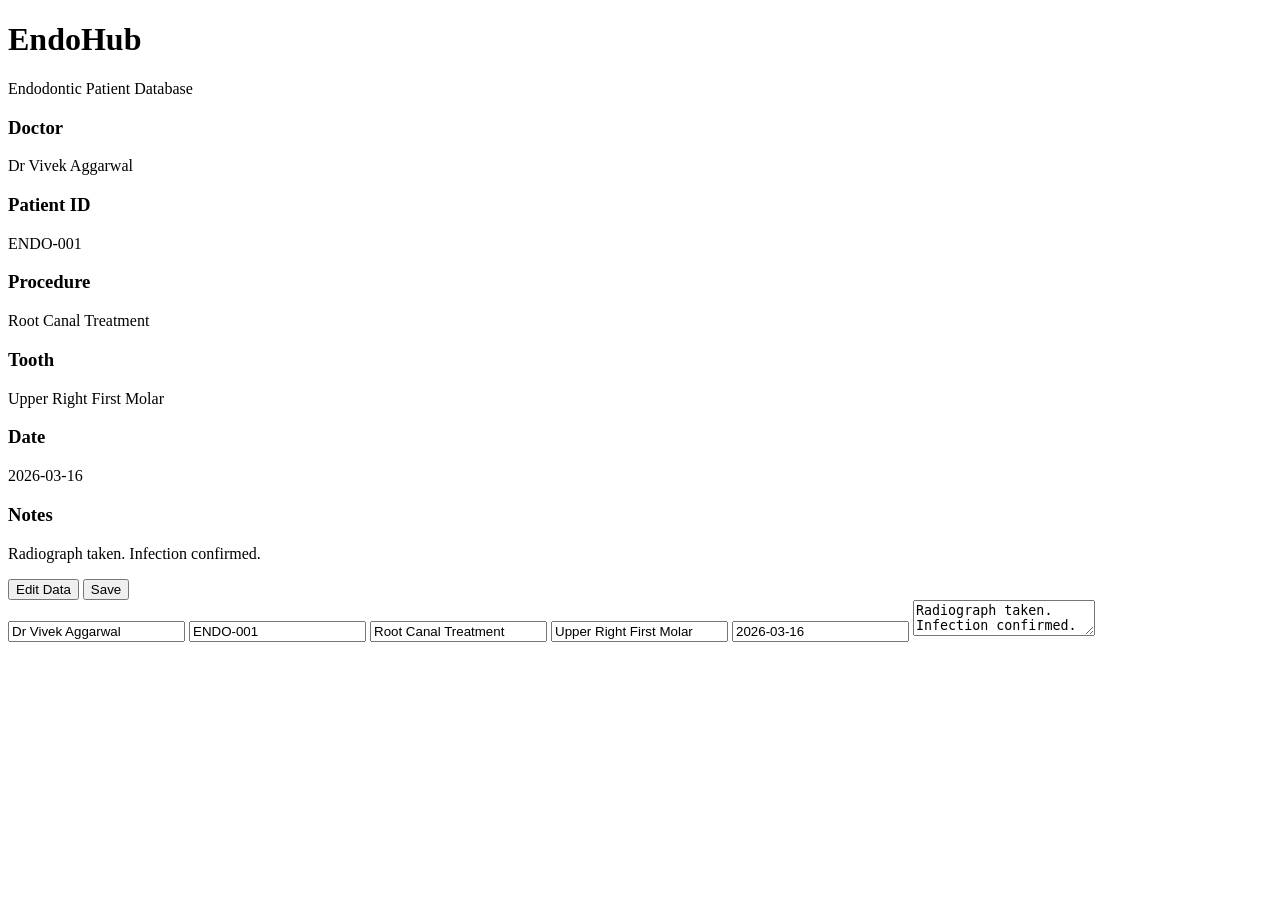
==== index.html @ dab01bf9 "Create index.html" ====
<!DOCTYPE html>
<html lang="en">
<head>
<meta charset="UTF-8">
<meta name="viewport" content="width=device-width, initial-scale=1.0">
<title>EndoHub</title>
<link rel="stylesheet" href="style.css">
</head>

<body>

<div class="container">

<header>
<h1>EndoHub</h1>
<p>Endodontic Patient Database</p>
</header>

<section class="display" id="display">

<div class="card">
<h3>Doctor</h3>
<p id="name">Dr Vivek Aggarwal</p>
</div>

<div class="card">
<h3>Patient ID</h3>
<p id="id">ENDO-001</p>
</div>

<div class="card">
<h3>Procedure</h3>
<p id="procedure">Root Canal Treatment</p>
</div>

<div class="card">
<h3>Tooth</h3>
<p id="tooth">Upper Right First Molar</p>
</div>

<div class="card">
<h3>Date</h3>
<p id="date">2026-03-16</p>
</div>

<div class="card">
<h3>Notes</h3>
<p id="notes">Radiograph taken. Infection confirmed.</p>
</div>

</section>

<div class="buttons">
<button onclick="showForm()">Edit Data</button>
<button onclick="saveData()">Save</button>
</div>

<form id="form">

<input id="f_name" placeholder="Doctor Name" value="Dr Vivek Aggarwal">
<input id="f_id" placeholder="Patient ID" value="ENDO-001">
<input id="f_procedure" placeholder="Procedure" value="Root Canal Treatment">
<input id="f_tooth" placeholder="Tooth" value="Upper Right First Molar">
<input id="f_date" placeholder="Date" value="2026-03-16">

<textarea id="f_notes">Radiograph taken. Infection confirmed.</textarea>

</form>

</div>

<script src="script.js"></script>

</body>
</html>
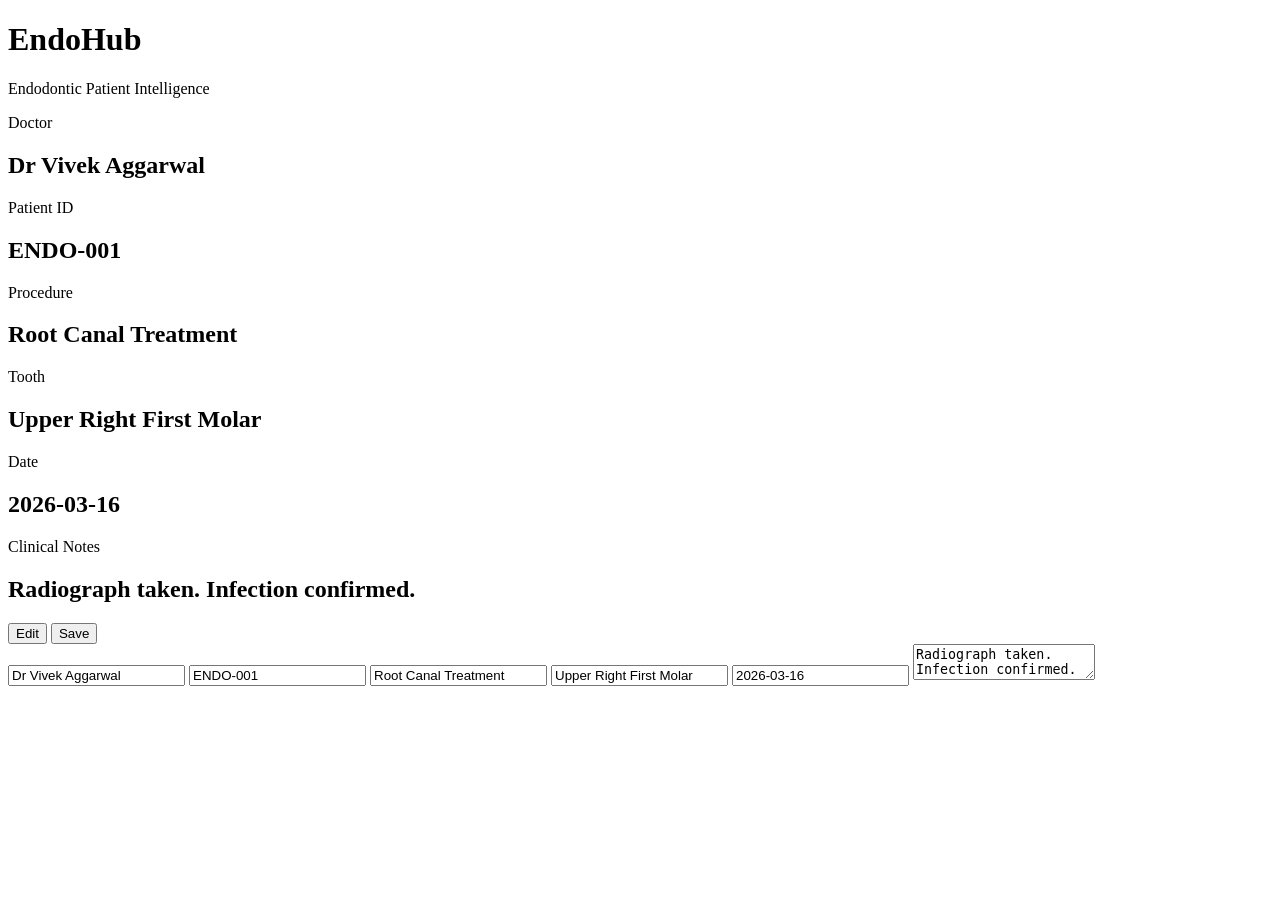
==== commit 8f8140f6: "Update index.html" ====
--- a/index.html
+++ b/index.html
@@ -4,64 +4,66 @@
 <meta charset="UTF-8">
 <meta name="viewport" content="width=device-width, initial-scale=1.0">
 <title>EndoHub</title>
+
 <link rel="stylesheet" href="style.css">
+<link href="https://fonts.googleapis.com/css2?family=Inter:wght@300;400;600&display=swap" rel="stylesheet">
 </head>
 
 <body>
 
-<div class="container">
+<div class="app">
 
 <header>
 <h1>EndoHub</h1>
-<p>Endodontic Patient Database</p>
+<p>Endodontic Patient Intelligence</p>
 </header>
 
-<section class="display" id="display">
+<section class="cards">
 
 <div class="card">
-<h3>Doctor</h3>
-<p id="name">Dr Vivek Aggarwal</p>
+<span>Doctor</span>
+<h2 id="name">Dr Vivek Aggarwal</h2>
 </div>
 
 <div class="card">
-<h3>Patient ID</h3>
-<p id="id">ENDO-001</p>
+<span>Patient ID</span>
+<h2 id="id">ENDO-001</h2>
 </div>
 
 <div class="card">
-<h3>Procedure</h3>
-<p id="procedure">Root Canal Treatment</p>
+<span>Procedure</span>
+<h2 id="procedure">Root Canal Treatment</h2>
 </div>
 
 <div class="card">
-<h3>Tooth</h3>
-<p id="tooth">Upper Right First Molar</p>
+<span>Tooth</span>
+<h2 id="tooth">Upper Right First Molar</h2>
 </div>
 
 <div class="card">
-<h3>Date</h3>
-<p id="date">2026-03-16</p>
+<span>Date</span>
+<h2 id="date">2026-03-16</h2>
 </div>
 
-<div class="card">
-<h3>Notes</h3>
-<p id="notes">Radiograph taken. Infection confirmed.</p>
+<div class="card wide">
+<span>Clinical Notes</span>
+<h2 id="notes">Radiograph taken. Infection confirmed.</h2>
 </div>
 
 </section>
 
-<div class="buttons">
-<button onclick="showForm()">Edit Data</button>
-<button onclick="saveData()">Save</button>
+<div class="controls">
+<button class="btn" onclick="toggleForm()">Edit</button>
+<button class="btn primary" onclick="saveData()">Save</button>
 </div>
 
 <form id="form">
 
-<input id="f_name" placeholder="Doctor Name" value="Dr Vivek Aggarwal">
-<input id="f_id" placeholder="Patient ID" value="ENDO-001">
-<input id="f_procedure" placeholder="Procedure" value="Root Canal Treatment">
-<input id="f_tooth" placeholder="Tooth" value="Upper Right First Molar">
-<input id="f_date" placeholder="Date" value="2026-03-16">
+<input id="f_name" value="Dr Vivek Aggarwal">
+<input id="f_id" value="ENDO-001">
+<input id="f_procedure" value="Root Canal Treatment">
+<input id="f_tooth" value="Upper Right First Molar">
+<input id="f_date" value="2026-03-16">
 
 <textarea id="f_notes">Radiograph taken. Infection confirmed.</textarea>
 
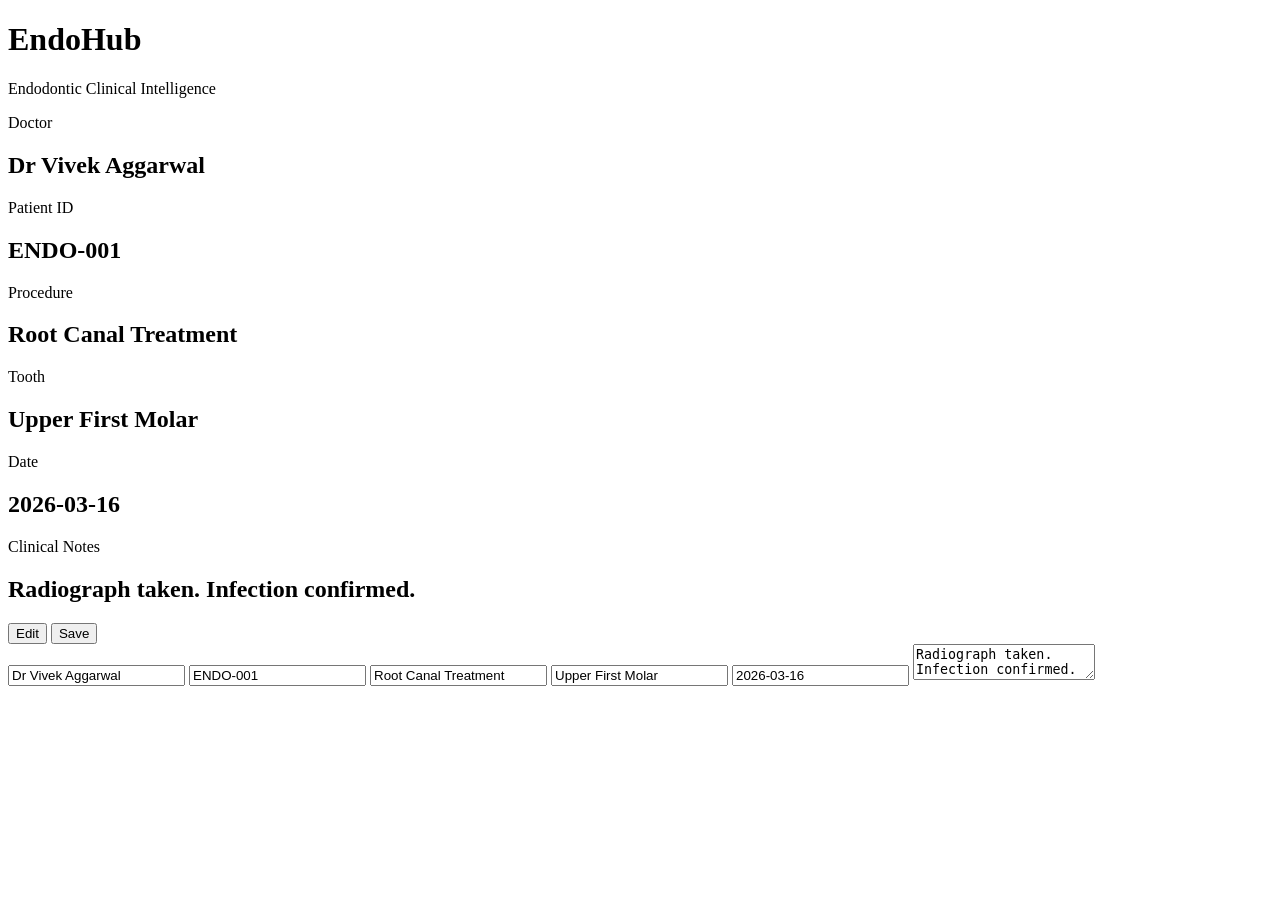
==== commit f9afca53: "Update index.html" ====
--- a/index.html
+++ b/index.html
@@ -1,60 +1,72 @@
 <!DOCTYPE html>
 <html lang="en">
 <head>
+
 <meta charset="UTF-8">
-<meta name="viewport" content="width=device-width, initial-scale=1.0">
+<meta name="viewport" content="width=device-width,initial-scale=1.0">
+
 <title>EndoHub</title>
 
 <link rel="stylesheet" href="style.css">
+
 <link href="https://fonts.googleapis.com/css2?family=Inter:wght@300;400;600&display=swap" rel="stylesheet">
+
 </head>
 
 <body>
 
-<div class="app">
+<div class="bgGlow"></div>
+
+<div class="container">
 
 <header>
+
 <h1>EndoHub</h1>
-<p>Endodontic Patient Intelligence</p>
+<p>Endodontic Clinical Intelligence</p>
+
 </header>
 
-<section class="cards">
 
-<div class="card">
-<span>Doctor</span>
+<section class="grid">
+
+<div class="panel">
+<label>Doctor</label>
 <h2 id="name">Dr Vivek Aggarwal</h2>
 </div>
 
-<div class="card">
-<span>Patient ID</span>
+<div class="panel">
+<label>Patient ID</label>
 <h2 id="id">ENDO-001</h2>
 </div>
 
-<div class="card">
-<span>Procedure</span>
+<div class="panel">
+<label>Procedure</label>
 <h2 id="procedure">Root Canal Treatment</h2>
 </div>
 
-<div class="card">
-<span>Tooth</span>
-<h2 id="tooth">Upper Right First Molar</h2>
+<div class="panel">
+<label>Tooth</label>
+<h2 id="tooth">Upper First Molar</h2>
 </div>
 
-<div class="card">
-<span>Date</span>
+<div class="panel">
+<label>Date</label>
 <h2 id="date">2026-03-16</h2>
 </div>
 
-<div class="card wide">
-<span>Clinical Notes</span>
+<div class="panel wide">
+<label>Clinical Notes</label>
 <h2 id="notes">Radiograph taken. Infection confirmed.</h2>
 </div>
 
 </section>
 
-<div class="controls">
+<div class="buttons">
+
 <button class="btn" onclick="toggleForm()">Edit</button>
+
 <button class="btn primary" onclick="saveData()">Save</button>
+
 </div>
 
 <form id="form">
@@ -62,7 +74,7 @@
 <input id="f_name" value="Dr Vivek Aggarwal">
 <input id="f_id" value="ENDO-001">
 <input id="f_procedure" value="Root Canal Treatment">
-<input id="f_tooth" value="Upper Right First Molar">
+<input id="f_tooth" value="Upper First Molar">
 <input id="f_date" value="2026-03-16">
 
 <textarea id="f_notes">Radiograph taken. Infection confirmed.</textarea>
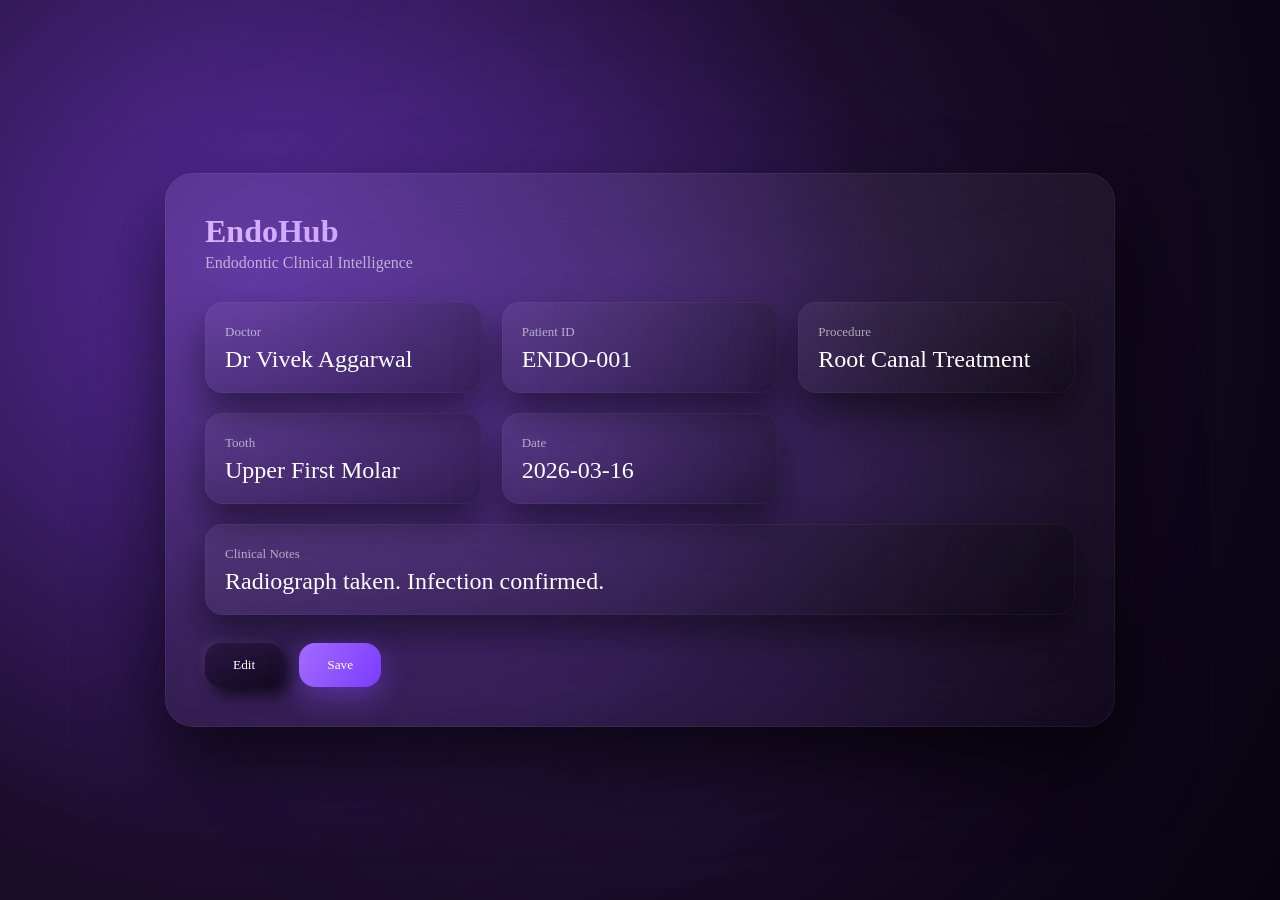
==== commit f8f763dc: "Update index.html" ====
--- a/index.html
+++ b/index.html
@@ -83,7 +83,5 @@
 
 </div>
 
-<script src="script.js"></script>
-
 </body>
 </html>
--- a/style.css
+++ b/style.css
@@ -0,0 +1,233 @@
+*{
+margin:0;
+padding:0;
+box-sizing:border-box;
+font-family:Inter;
+}
+
+body{
+
+height:100vh;
+display:flex;
+justify-content:center;
+align-items:center;
+
+background:
+radial-gradient(circle at 20% 30%,#5a2ca0 0%,#1b0d2b 50%,#07030f 100%);
+
+color:white;
+overflow:hidden;
+}
+
+.bgGlow{
+
+position:absolute;
+width:800px;
+height:800px;
+
+background:
+radial-gradient(circle,#8b4dff55,transparent 70%);
+
+filter:blur(120px);
+animation:move 14s infinite alternate ease-in-out;
+
+}
+
+@keyframes move{
+
+0%{transform:translate(-200px,-200px)}
+100%{transform:translate(200px,150px)}
+
+}
+
+.container{
+
+width:950px;
+
+padding:40px;
+
+border-radius:28px;
+
+background:
+linear-gradient(160deg,
+rgba(255,255,255,0.08),
+rgba(255,255,255,0.02));
+
+backdrop-filter:blur(25px);
+
+box-shadow:
+0 40px 80px rgba(0,0,0,.7),
+inset 0 0 0 1px rgba(255,255,255,.05);
+
+}
+
+header{
+
+margin-bottom:30px;
+
+}
+
+header h1{
+
+font-size:32px;
+font-weight:600;
+
+background:linear-gradient(90deg,#d7b4ff,#9f5cff);
+-webkit-background-clip:text;
+color:transparent;
+
+}
+
+header p{
+
+opacity:.6;
+margin-top:4px;
+
+}
+
+.grid{
+
+display:grid;
+grid-template-columns:repeat(3,1fr);
+gap:20px;
+
+}
+
+.panel{
+
+padding:20px;
+
+border-radius:18px;
+
+background:
+linear-gradient(150deg,
+rgba(255,255,255,0.05),
+rgba(0,0,0,0.35));
+
+box-shadow:
+0 20px 40px rgba(0,0,0,.5),
+inset 0 0 0 1px rgba(255,255,255,.04);
+
+transition:.25s;
+
+}
+
+.panel:hover{
+
+transform:translateY(-5px);
+box-shadow:
+0 30px 60px rgba(0,0,0,.8);
+
+}
+
+.panel label{
+
+font-size:13px;
+opacity:.6;
+
+}
+
+.panel h2{
+
+margin-top:6px;
+font-weight:500;
+
+}
+
+.wide{
+
+grid-column:span 3;
+
+}
+
+.buttons{
+
+margin-top:28px;
+display:flex;
+gap:16px;
+
+}
+
+.btn{
+
+padding:14px 28px;
+
+border:none;
+
+border-radius:16px;
+
+background:
+linear-gradient(160deg,#2a1744,#120920);
+
+color:white;
+
+font-weight:500;
+
+cursor:pointer;
+
+box-shadow:
+8px 8px 16px rgba(0,0,0,.7),
+-4px -4px 8px rgba(255,255,255,.05);
+
+transition:.15s;
+
+}
+
+.btn:hover{
+
+transform:translateY(-2px);
+
+}
+
+.btn:active{
+
+transform:translateY(3px);
+
+box-shadow:
+inset 6px 6px 12px rgba(0,0,0,.7),
+inset -3px -3px 6px rgba(255,255,255,.05);
+
+}
+
+.primary{
+
+background:
+linear-gradient(120deg,#a46bff,#7a3cff);
+
+box-shadow:
+0 10px 30px #8b4dff66;
+
+}
+
+form{
+
+margin-top:25px;
+
+display:none;
+
+grid-template-columns:1fr 1fr;
+
+gap:12px;
+
+}
+
+input,textarea{
+
+background:#140a24;
+
+border:none;
+
+padding:10px;
+
+border-radius:10px;
+
+color:white;
+
+}
+
+textarea{
+
+grid-column:span 2;
+height:80px;
+
+}
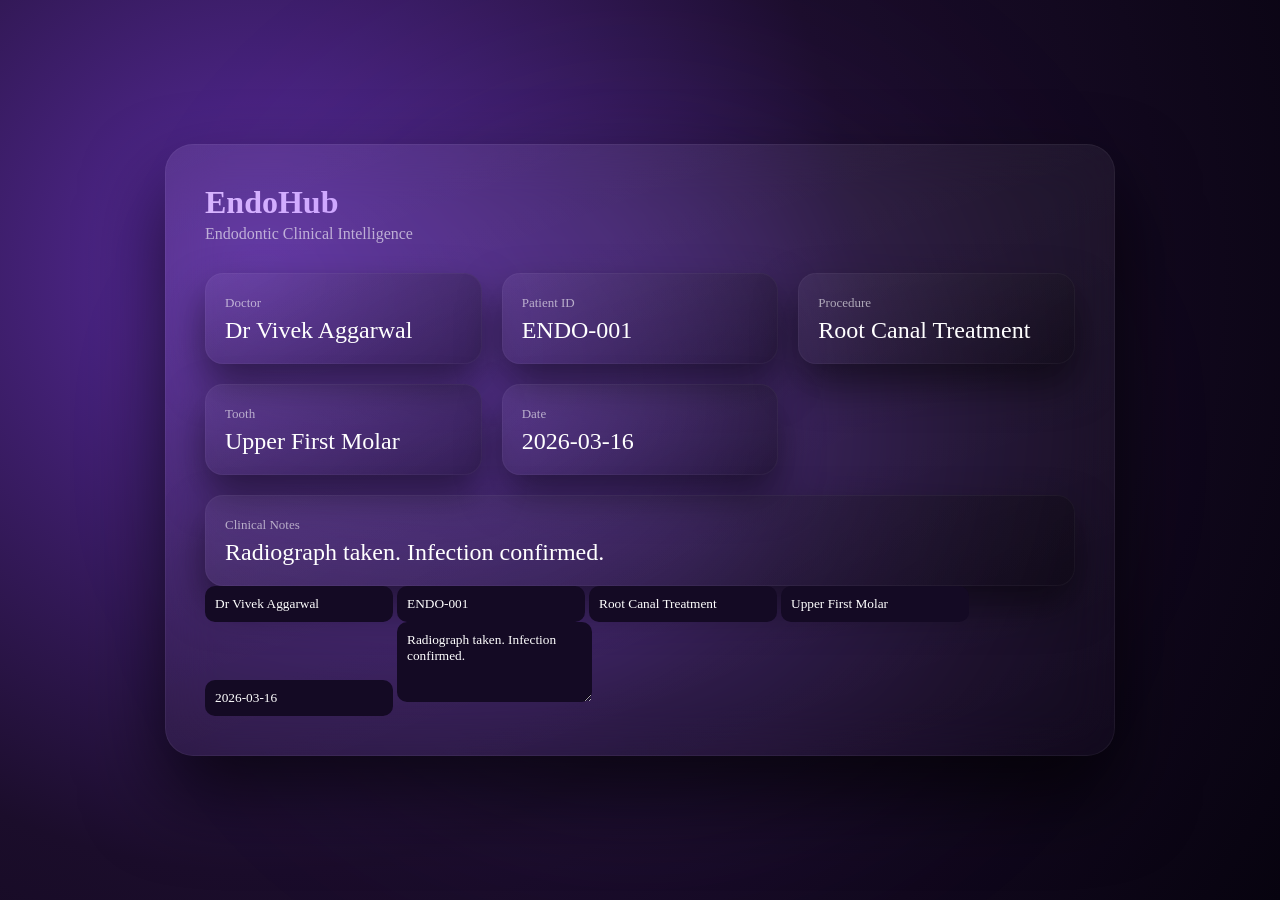
==== commit 4363f921: "Update index.html" ====
--- a/index.html
+++ b/index.html
@@ -61,16 +61,6 @@
 
 </section>
 
-<div class="buttons">
-
-<button class="btn" onclick="toggleForm()">Edit</button>
-
-<button class="btn primary" onclick="saveData()">Save</button>
-
-</div>
-
-<form id="form">
-
 <input id="f_name" value="Dr Vivek Aggarwal">
 <input id="f_id" value="ENDO-001">
 <input id="f_procedure" value="Root Canal Treatment">
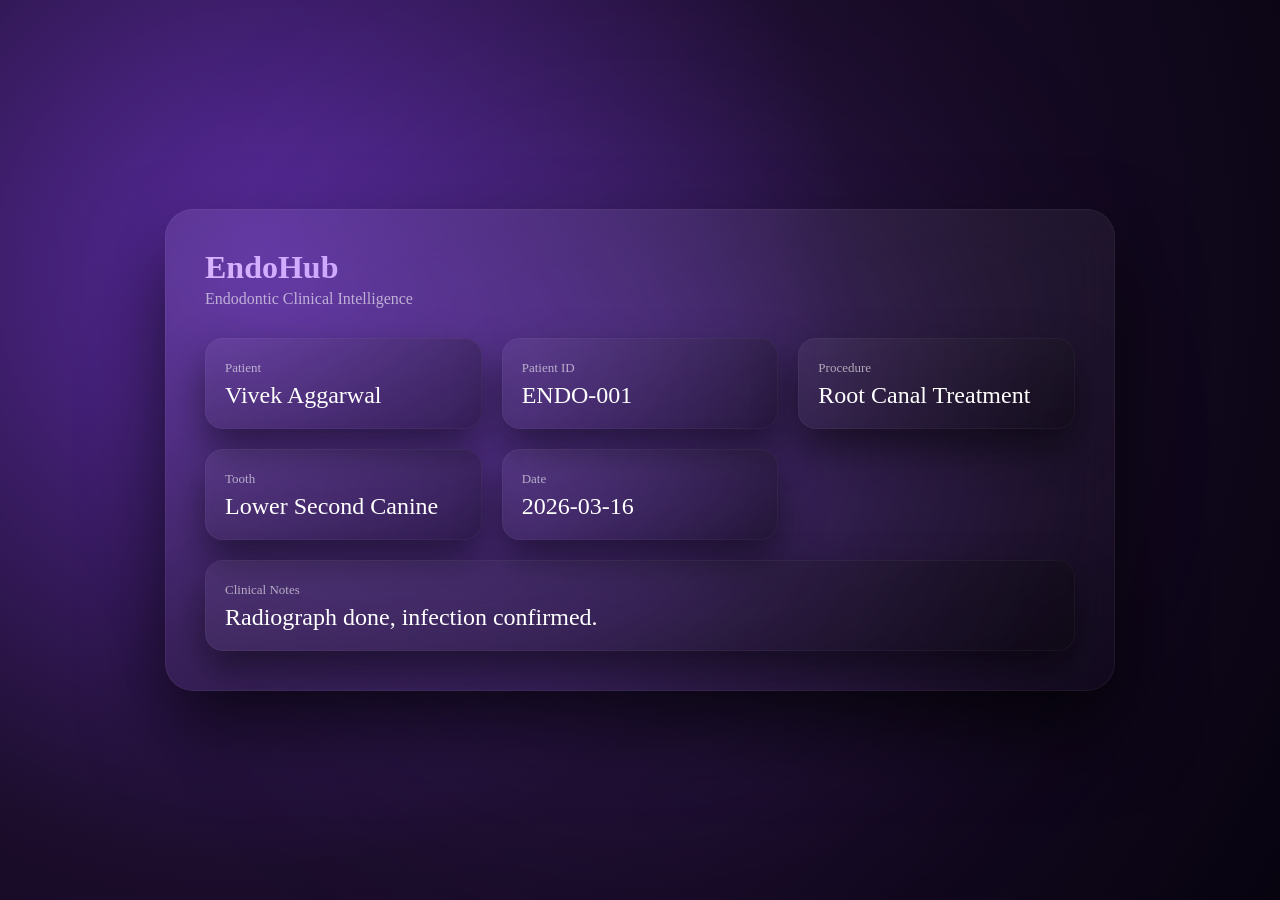
==== commit e0a7b179: "Update index.html" ====
--- a/index.html
+++ b/index.html
@@ -5,7 +5,7 @@
 <meta charset="UTF-8">
 <meta name="viewport" content="width=device-width,initial-scale=1.0">
 
-<title>EndoHub</title>
+<title>EndoHub • Vivek Aggarwal</title>
 
 <link rel="stylesheet" href="style.css">
 
@@ -20,56 +20,43 @@
 <div class="container">
 
 <header>
-
 <h1>EndoHub</h1>
 <p>Endodontic Clinical Intelligence</p>
-
 </header>
-
 
 <section class="grid">
 
 <div class="panel">
-<label>Doctor</label>
-<h2 id="name">Dr Vivek Aggarwal</h2>
+<label>Patient</label>
+<h2>Vivek Aggarwal</h2>
 </div>
 
 <div class="panel">
 <label>Patient ID</label>
-<h2 id="id">ENDO-001</h2>
+<h2>ENDO-001</h2>
 </div>
 
 <div class="panel">
 <label>Procedure</label>
-<h2 id="procedure">Root Canal Treatment</h2>
+<h2>Root Canal Treatment</h2>
 </div>
 
 <div class="panel">
 <label>Tooth</label>
-<h2 id="tooth">Upper First Molar</h2>
+<h2>Lower Second Canine</h2>
 </div>
 
 <div class="panel">
 <label>Date</label>
-<h2 id="date">2026-03-16</h2>
+<h2>2026-03-16</h2>
 </div>
 
 <div class="panel wide">
 <label>Clinical Notes</label>
-<h2 id="notes">Radiograph taken. Infection confirmed.</h2>
+<h2> Radiograph done, infection confirmed.</h2>
 </div>
 
 </section>
-
-<input id="f_name" value="Dr Vivek Aggarwal">
-<input id="f_id" value="ENDO-001">
-<input id="f_procedure" value="Root Canal Treatment">
-<input id="f_tooth" value="Upper First Molar">
-<input id="f_date" value="2026-03-16">
-
-<textarea id="f_notes">Radiograph taken. Infection confirmed.</textarea>
-
-</form>
 
 </div>
 
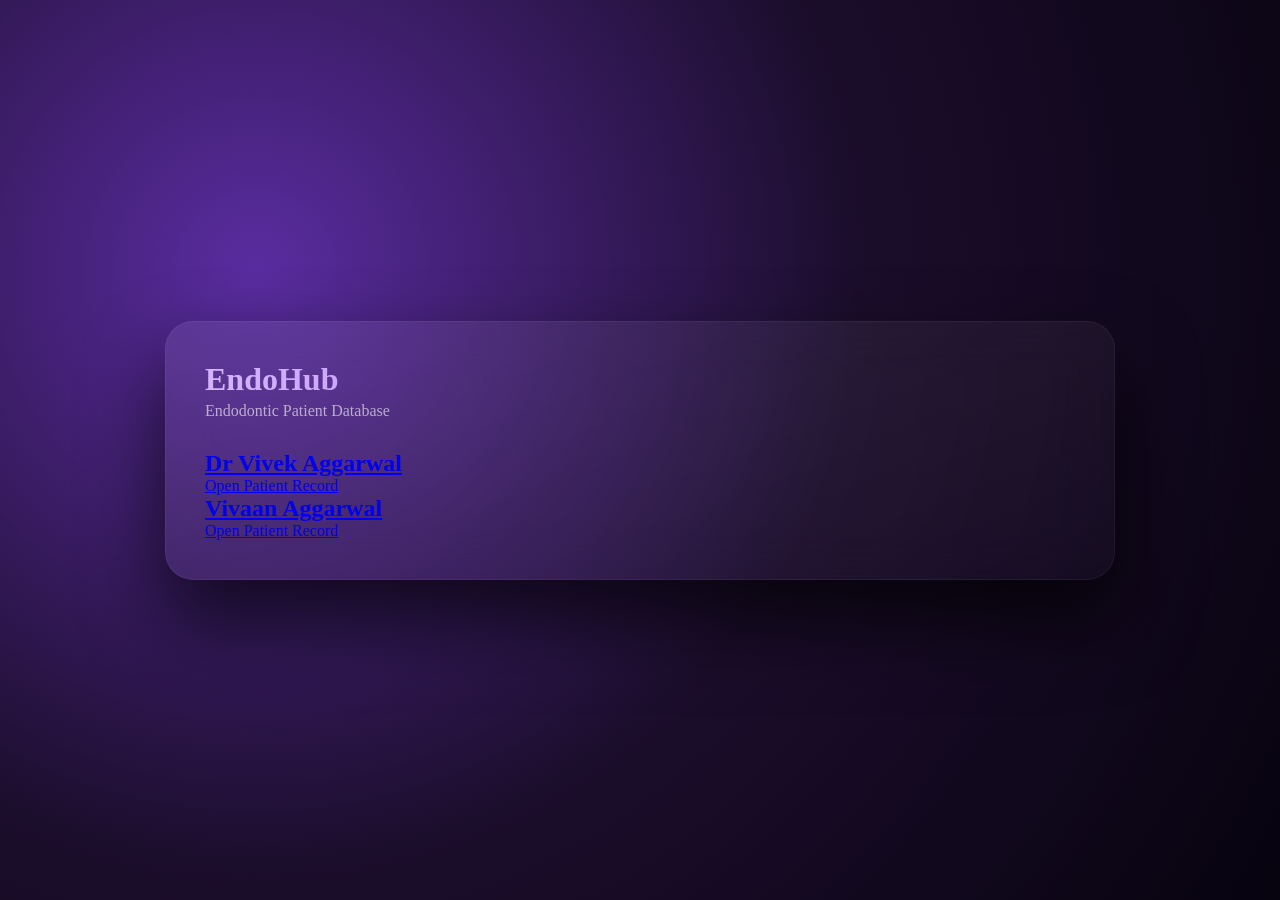
==== commit b077ed0b: "Update index.html" ====
--- a/index.html
+++ b/index.html
@@ -5,60 +5,45 @@
 <meta charset="UTF-8">
 <meta name="viewport" content="width=device-width,initial-scale=1.0">
 
-<title>EndoHub • Vivek Aggarwal</title>
+<title>EndoHub Dashboard</title>
 
 <link rel="stylesheet" href="style.css">
-
 <link href="https://fonts.googleapis.com/css2?family=Inter:wght@300;400;600&display=swap" rel="stylesheet">
 
 </head>
 
 <body>
 
-<div class="bgGlow"></div>
+<div class="glow"></div>
 
 <div class="container">
 
 <header>
 <h1>EndoHub</h1>
-<p>Endodontic Clinical Intelligence</p>
+<p>Endodontic Patient Database</p>
 </header>
 
-<section class="grid">
+<div class="dashboard">
 
-<div class="panel">
-<label>Patient</label>
-<h2>Vivek Aggarwal</h2>
+<a class="patientCard" href="patients/vivekaggarwal/index.html">
+<div class="cardContent">
+<h2>Dr Vivek Aggarwal</h2>
+<span>Open Patient Record</span>
 </div>
+</a>
 
-<div class="panel">
-<label>Patient ID</label>
-<h2>ENDO-001</h2>
+<a class="patientCard" href="patients/vivaanaggarwal/index.html">
+<div class="cardContent">
+<h2>Vivaan Aggarwal</h2>
+<span>Open Patient Record</span>
 </div>
-
-<div class="panel">
-<label>Procedure</label>
-<h2>Root Canal Treatment</h2>
-</div>
-
-<div class="panel">
-<label>Tooth</label>
-<h2>Lower Second Canine</h2>
-</div>
-
-<div class="panel">
-<label>Date</label>
-<h2>2026-03-16</h2>
-</div>
-
-<div class="panel wide">
-<label>Clinical Notes</label>
-<h2> Radiograph done, infection confirmed.</h2>
-</div>
-
-</section>
+</a>
 
 </div>
 
+</div>
+
+<script src="script.js"></script>
+
 </body>
 </html>
